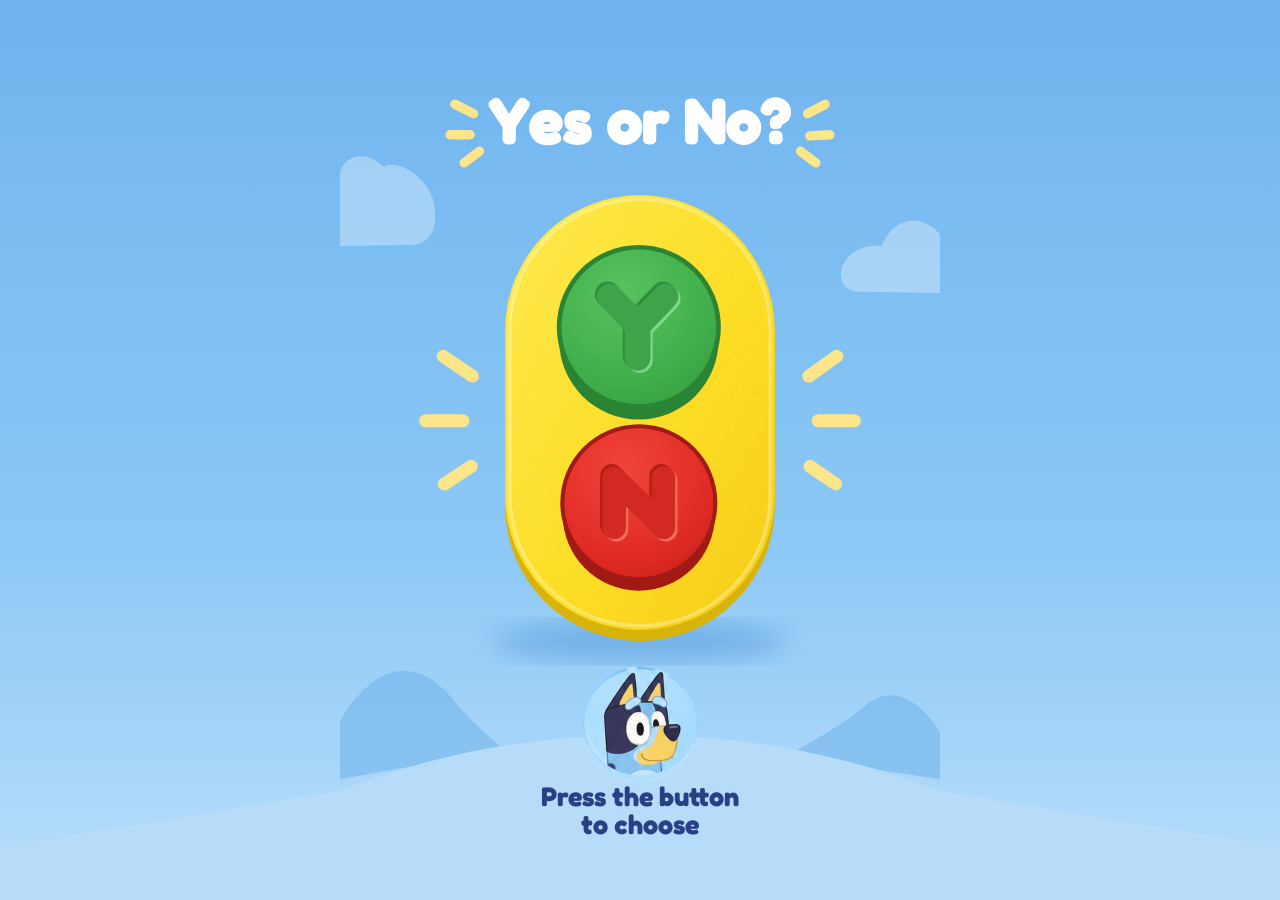
==== yes-no/index.html @ ec569c6b "Add Yes/No button web app (installable PWA) Co-Authored-By: Claude Sonnet 5.5 <noreply@anthropic.com" ====
<!doctype html>
<html lang="en">
<head>
<meta charset="utf-8">
<meta name="viewport" content="width=device-width,initial-scale=1,viewport-fit=cover,user-scalable=no">
<title>Yes/No</title>
<meta name="theme-color" content="#6fb4ee">
<meta name="apple-mobile-web-app-capable" content="yes">
<meta name="mobile-web-app-capable" content="yes">
<meta name="apple-mobile-web-app-title" content="Yes/No">
<meta name="apple-mobile-web-app-status-bar-style" content="black-translucent">
<link rel="manifest" href="manifest.webmanifest">
<link rel="apple-touch-icon" href="icon-180.png">
<link rel="icon" href="icon-192.png">
<link rel="preconnect" href="https://fonts.googleapis.com"><link rel="stylesheet" href="https://fonts.googleapis.com/css2?family=Fredoka:wght@500;600;700&display=swap">
<style>
  *{box-sizing:border-box;-webkit-tap-highlight-color:transparent;user-select:none;-webkit-user-select:none;touch-action:manipulation}
  html,body{margin:0;height:100%;overflow:hidden;overscroll-behavior:none;
    background:linear-gradient(#6fb4ee,#8cc8f6 60%,#b9defa)}
  body{display:flex;align-items:center;justify-content:center;padding:env(safe-area-inset-top) 0 env(safe-area-inset-bottom)}
  svg{width:100%;height:100%;display:block;overflow:visible}
  text{font-family:"Fredoka","Baloo 2","Nunito","Arial Rounded MT Bold",ui-rounded,system-ui,sans-serif;font-weight:700}
  .key{cursor:pointer;outline:none}
  .cap{transition:transform .07s}
  .key.down .cap{transform:translateY(14px)}
  .key.down .side{opacity:0}
  .key.pop .cap{animation:pop .28s}
  @keyframes pop{50%{transform:translateY(14px) scale(1.03)}}
  .rays{animation:tw 1.8s ease-in-out infinite}
  @keyframes tw{50%{opacity:.45}}
</style>
</head>
<body>
<svg viewBox="0 0 1024 1536" preserveAspectRatio="xMidYMid meet" role="group" aria-label="Yes or No button">
<defs>
  <linearGradient id="sky" x1="0" y1="0" x2="0" y2="1"><stop offset="0" stop-color="#6fb4ee"/><stop offset=".6" stop-color="#8cc8f6"/><stop offset="1" stop-color="#b9defa"/></linearGradient>
  <filter id="grain" x="0" y="0" width="100%" height="100%">
    <feTurbulence type="fractalNoise" baseFrequency=".8" numOctaves="2" seed="5" result="n"/>
    <feColorMatrix in="n" type="matrix" values="0 0 0 0 1  0 0 0 0 1  0 0 0 0 .5  0 0 0 .5 -.15"/>
    <feComposite in2="SourceGraphic" operator="in"/>
  </filter>
  <filter id="blur"><feGaussianBlur stdDeviation="22"/></filter>
  <linearGradient id="yel" x1="0" y1="0" x2="1" y2="1"><stop offset="0" stop-color="#ffe94a"/><stop offset=".55" stop-color="#fcdc1f"/><stop offset="1" stop-color="#f5c90f"/></linearGradient>
  <radialGradient id="grn" cx=".4" cy=".28" r=".85"><stop offset="0" stop-color="#58c25e"/><stop offset=".7" stop-color="#3fae49"/><stop offset="1" stop-color="#349d3f"/></radialGradient>
  <radialGradient id="red" cx=".4" cy=".28" r=".85"><stop offset="0" stop-color="#f0453a"/><stop offset=".7" stop-color="#e02b25"/><stop offset="1" stop-color="#c82019"/></radialGradient>
    <g id="Y"><path d="M-50,-44 L0,8 L50,-44 M0,8 L0,66" fill="none" stroke-linecap="round" stroke-linejoin="round" stroke-width="46"/></g>
  <g id="N"><path d="M-42,42 L-42,-42 L42,42 L42,-42" fill="none" stroke-linecap="round" stroke-linejoin="round" stroke-width="40"/></g>
</defs>

<!-- hills & clouds -->
<g fill="#fff" opacity=".32">
  <path d="M0,420 L0,300 C0,270 40,250 75,285 C95,270 150,300 160,345 C170,395 150,418 120,418 Z"/>
  <path d="M1024,500 L1024,400 C990,360 940,375 925,420 C885,415 855,440 855,470 C855,490 870,498 890,498 Z"/>
</g>
<path d="M0,1230 C60,1130 130,1120 190,1190 C220,1230 260,1260 280,1280 L0,1330 Z" fill="#6fb2ec" opacity=".55"/>
<path d="M1024,1250 C980,1180 930,1170 890,1210 C860,1235 800,1270 760,1290 L1024,1330 Z" fill="#6fb2ec" opacity=".55"/>
<path d="M-600,1500 L-600,1450 L0,1350 C200,1270 380,1255 512,1255 C650,1255 830,1275 1024,1350 L1624,1450 L1624,3000 L-600,3000 Z" fill="#b6dcfa"/>

<!-- title -->
<g stroke="#fde68a" stroke-width="16" stroke-linecap="round" class="rays">
  <path d="M196,178 L228,194"/><path d="M188,230 L222,230"/><path d="M212,278 L238,258"/>
  <path d="M828,178 L798,194"/><path d="M836,230 L802,232"/><path d="M812,278 L786,258"/>
</g>
<text x="512" y="244" text-anchor="middle" font-size="108" fill="#fff" stroke="#fff" stroke-width="3" stroke-linejoin="round" style="paint-order:stroke">Yes or No?</text>

<!-- rays beside body -->
<g stroke="#fde68a" stroke-width="22" stroke-linecap="round" class="rays">
  <path d="M176,608 L226,642"/><path d="M146,718 L210,718"/><path d="M178,826 L224,796"/>
  <path d="M848,608 L800,642"/><path d="M878,718 L816,718"/><path d="M846,826 L802,796"/>
</g>

<!-- body -->
<ellipse cx="512" cy="1095" rx="250" ry="34" fill="#2f78c8" opacity=".35" filter="url(#blur)"/>
<rect x="282" y="352" width="460" height="742" rx="230" fill="#d8b30a"/>
<rect x="282" y="333" width="460" height="742" rx="230" fill="url(#yel)"/>
<rect x="282" y="333" width="460" height="742" rx="230" fill="#fff" filter="url(#grain)" opacity=".5"/>
<rect x="290" y="340" width="444" height="728" rx="222" fill="none" stroke="#fff" stroke-opacity=".3" stroke-width="6"/>

<!-- YES -->
<g id="yes" class="key" role="button" aria-label="Yes" tabindex="0">
  <circle class="side" cx="510" cy="580" r="136" fill="#2a8434"/>
  <g class="cap">
    <circle cx="510" cy="558" r="140" fill="#2a8434"/>
    <circle cx="510" cy="558" r="132" fill="url(#grn)"/>
    <g transform="translate(508 548) scale(.95)">
      <use href="#Y" stroke="#2f8f3a" transform="translate(-4,-4)"/>
      <use href="#Y" stroke="#7fd687" transform="translate(4,4)"/>
      <use href="#Y" stroke="#3ea349"/>
    </g>
  </g>
</g>

<!-- NO -->
<g id="no" class="key" role="button" aria-label="No" tabindex="0">
  <circle class="side" cx="510" cy="878" r="130" fill="#a31a14"/>
  <g class="cap">
    <circle cx="510" cy="858" r="134" fill="#a31a14"/>
    <circle cx="510" cy="858" r="127" fill="url(#red)"/>
    <g transform="translate(510 858)">
      <use href="#N" stroke="#b51d17" transform="translate(-4,-4)"/>
      <use href="#N" stroke="#f46a5e" transform="translate(4,4)"/>
      <use href="#N" stroke="#d22a22"/>
    </g>
  </g>
</g>

<!-- pup (cropped from the Codex design) -->
<image href="bluey.png" x="414" y="1138" width="196" height="196"/>
<text x="512" y="1376" text-anchor="middle" font-size="46" fill="#2a3f86" font-weight="600">Press the button</text>
<text x="512" y="1424" text-anchor="middle" font-size="46" fill="#2a3f86" font-weight="600">to choose</text>
</svg>
<script>
(function(){
  var SRC={yes:'yes.mp3',no:'no.mp3'};
  // Make iOS play through the speaker even with the ring/silent switch on.
  try{ if(navigator.audioSession) navigator.audioSession.type='playback'; }catch(e){}
  var els={}, ctx, bufs={};
  function getCtx(){ try{ ctx = ctx || new (window.AudioContext||window.webkitAudioContext)(); if(ctx.state==='suspended') ctx.resume(); }catch(e){} return ctx; }
  function loadBuf(k){
    try{
      var u=SRC[k], p;
      if(u.indexOf('data:')===0){
        var bin=atob(u.split(',')[1]), ab=new ArrayBuffer(bin.length), v=new Uint8Array(ab);
        for(var i=0;i<bin.length;i++) v[i]=bin.charCodeAt(i);
        p=Promise.resolve(ab);
      } else p=fetch(u).then(function(r){return r.arrayBuffer();});
      p.then(function(ab){ var c=getCtx(); if(!c) return; var q=c.decodeAudioData(ab,function(b){bufs[k]=b;},function(){}); if(q&&q.catch) q.catch(function(){}); }).catch(function(){});
    }catch(e){}
  }
  function boop(freqs){
    try{
      var c=getCtx(), t=c.currentTime;
      freqs.forEach(function(f,i){
        var o=c.createOscillator(), g=c.createGain();
        o.type='square'; o.frequency.value=f;
        g.gain.setValueAtTime(.0001,t+i*.09);
        g.gain.exponentialRampToValueAtTime(.18,t+i*.09+.01);
        g.gain.exponentialRampToValueAtTime(.0001,t+i*.09+.14);
        o.connect(g).connect(c.destination); o.start(t+i*.09); o.stop(t+i*.09+.16);
      });
    }catch(e){}
  }
  function say(word){
    try{ if(!('speechSynthesis' in window)) return; speechSynthesis.cancel();
      var u=new SpeechSynthesisUtterance(word); u.rate=1.1; u.pitch=1.5; speechSynthesis.speak(u); }catch(e){}
  }
  function fallback(k,word,tones){
    var c=getCtx();
    if(c&&bufs[k]){ try{ var s=c.createBufferSource(); s.buffer=bufs[k]; s.connect(c.destination); s.start(0); return; }catch(e){} }
    boop(tones); say(word);
  }
  function play(k,word,tones){
    var pool=els[k];
    try{
      // Round-robin through a few copies so fast taps and two-finger presses overlap instead of cutting each other off.
      var a=pool.list[pool.i]; pool.i=(pool.i+1)%pool.list.length;
      try{ a.currentTime=0; }catch(e){}
      var p=a.play();
      if(p&&p.catch) p.catch(function(){ fallback(k,word,tones); });
    }catch(e){ fallback(k,word,tones); }
  }
  function wire(id,k,word,tones,buzz){
    var el=document.getElementById(id);
    els[k]={i:0,list:[]}; for(var n=0;n<4;n++){ var a=new Audio(SRC[k]); a.preload='auto'; a.setAttribute('playsinline',''); a.load(); els[k].list.push(a); }
    loadBuf(k);
    function press(){
      el.classList.add('down');
      play(k,word,tones);
      if(navigator.vibrate) navigator.vibrate(buzz);
      el.classList.remove('pop'); void el.offsetWidth; el.classList.add('pop');
    }
    function up(){el.classList.remove('down');}
    el.addEventListener('pointerdown',function(e){e.preventDefault();press();});
    ['pointerup','pointerleave','pointercancel'].forEach(function(ev){el.addEventListener(ev,up);});
    el.addEventListener('keydown',function(e){ if(e.key==='Enter'||e.key===' '){ e.preventDefault(); press(); setTimeout(up,120); }});
  }
  wire('yes','yes','Yes!',[523,784],20);
  wire('no','no','No!',[330,220],[30,40,30]);
  if('serviceWorker' in navigator) navigator.serviceWorker.register('sw.js').catch(function(){});
})();
</script>
</body>
</html>
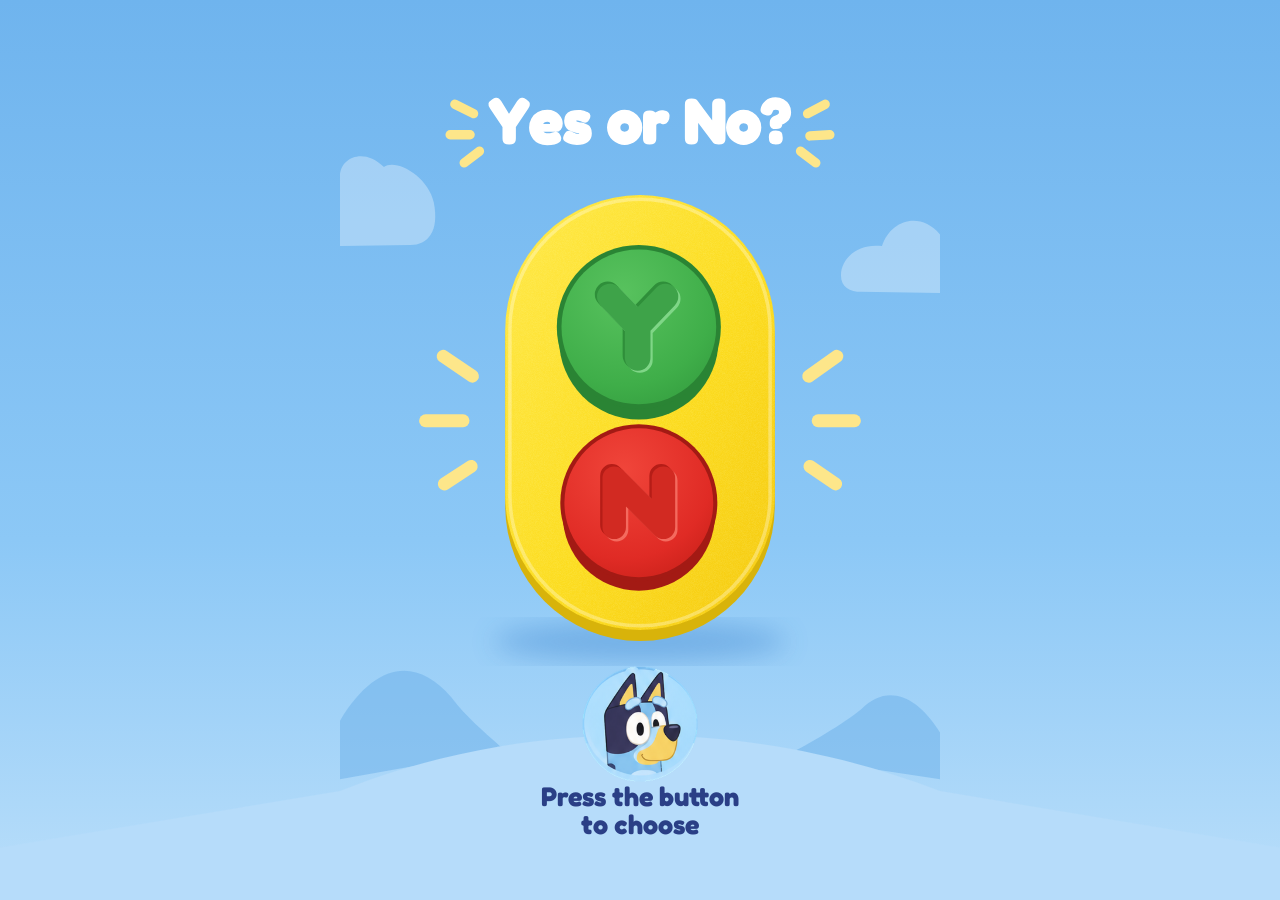
==== commit a67b47a0: "Fix white strip at the bottom of the Yes/No screen on iPhone Co-Authored-By: Claude Sonnet 5.5 <nore" ====
--- a/yes-no/index.html
+++ b/yes-no/index.html
@@ -15,9 +15,10 @@
 <link rel="preconnect" href="https://fonts.googleapis.com"><link rel="stylesheet" href="https://fonts.googleapis.com/css2?family=Fredoka:wght@500;600;700&display=swap">
 <style>
   *{box-sizing:border-box;-webkit-tap-highlight-color:transparent;user-select:none;-webkit-user-select:none;touch-action:manipulation}
-  html,body{margin:0;height:100%;overflow:hidden;overscroll-behavior:none;
-    background:linear-gradient(#6fb4ee,#8cc8f6 60%,#b9defa)}
-  body{display:flex;align-items:center;justify-content:center;padding:env(safe-area-inset-top) 0 env(safe-area-inset-bottom)}
+  html{margin:0;background:#b9defa;overscroll-behavior:none}
+  body{margin:0;position:fixed;top:0;right:0;bottom:0;left:0;overflow:hidden;overscroll-behavior:none;
+    background:linear-gradient(#6fb4ee,#8cc8f6 60%,#b9defa);
+    display:flex;align-items:center;justify-content:center}
   svg{width:100%;height:100%;display:block;overflow:visible}
   text{font-family:"Fredoka","Baloo 2","Nunito","Arial Rounded MT Bold",ui-rounded,system-ui,sans-serif;font-weight:700}
   .key{cursor:pointer;outline:none}
